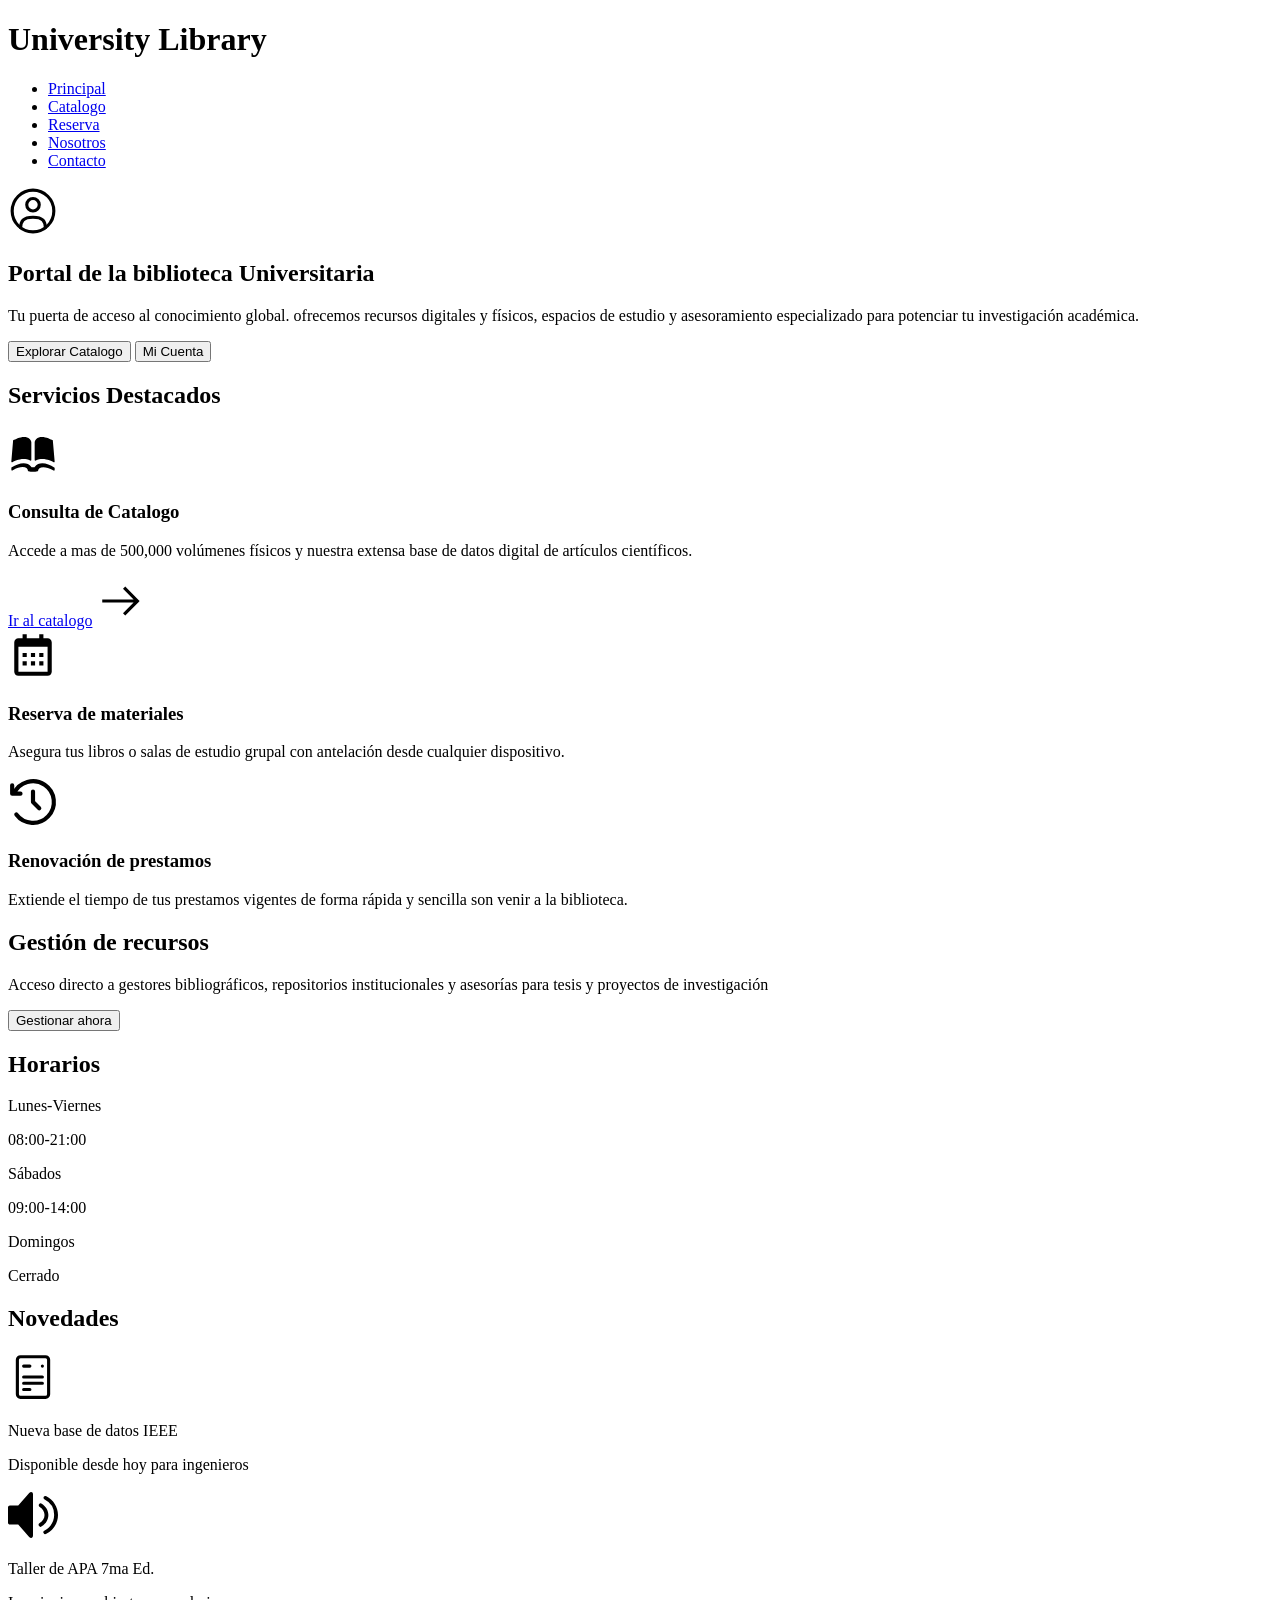
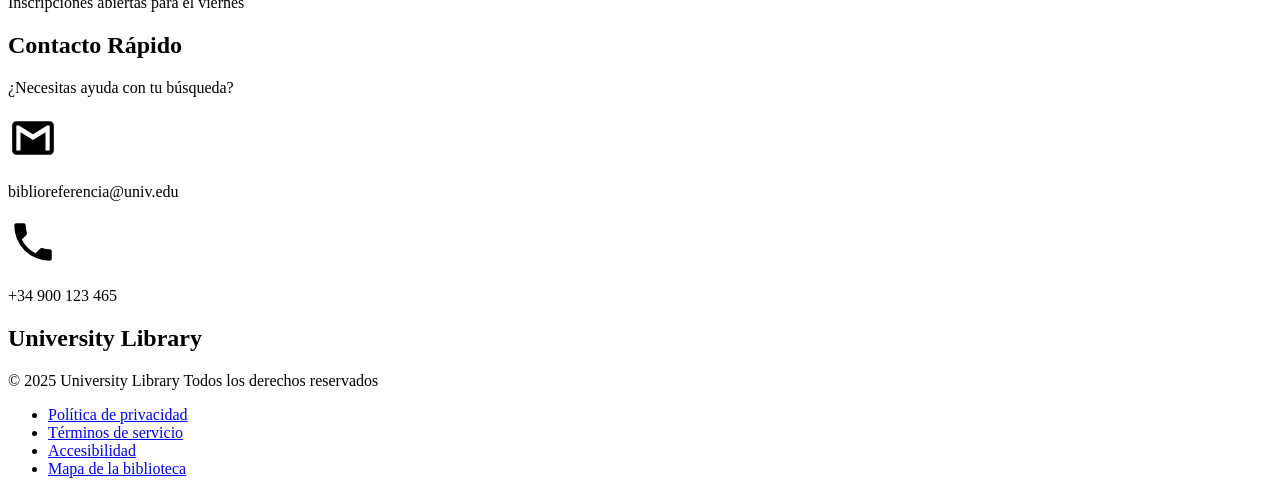
==== index.html @ 0eb57100 "catalogo_y_reserva_completo" ====
<!doctype html>
<html lang="es">
  <head>
    <meta charset="UTF-8" />
    <meta name="viewport" content="width=device-width, initial-scale=1.0" />

    <title>Home</title>
  </head>
  <body>
    <header>
      <h1>University Library</h1>
      <nav>
        <ul>
          <li>
            <a href="./index.html" target="_blank">Principal</a>
          </li>
          <li>
            <a href="./catalogo.html" target="_blank">Catalogo</a>
          </li>
          <li><a href="./reserva.html" target="_blank">Reserva</a></li>
          <li><a href="./nosotros.html" target="_blank">Nosotros</a></li>
          <li>
            <a href="./contacto.html" target="_blank">Contacto</a>
          </li>
        </ul>
      </nav>
      <svg
        xmlns="http://www.w3.org/2000/svg"
        width="50"
        height="50"
        viewBox="0 0 24 24"
      >
        <g fill="none" stroke="#000" stroke-width="1.5">
          <circle cx="12" cy="9" r="3" />
          <circle cx="12" cy="12" r="10" />
          <path
            stroke-linecap="round"
            d="M17.97 20c-.16-2.892-1.045-5-5.97-5s-5.81 2.108-5.97 5"
          />
        </g>
      </svg>
    </header>
    <main>
      <!--Hero-->
      <section>
        <div class="">
          <h2>Portal de la biblioteca Universitaria</h2>
          <p>
            Tu puerta de acceso al conocimiento global. ofrecemos recursos
            digitales y físicos, espacios de estudio y asesoramiento
            especializado para potenciar tu investigación académica.
          </p>
          <div class="">
            <button>Explorar Catalogo</button>
            <button>Mi Cuenta</button>
          </div>
        </div>
      </section>
      <!--Servicios destacados-->
      <section>
        <h2>Servicios Destacados</h2>
        <section>
          <!--Carta de consulta-->
          <div class="">
            <svg
              xmlns="http://www.w3.org/2000/svg"
              width="50"
              height="50"
              viewBox="0 0 15 15"
            >
              <path
                fill="#000"
                d="M1.082 9.939C.987 9.867 1 9.748 1 9.748L1.526 3.5s.008-.069.039-.104c.019-.022.043-.054.09-.073C2.182 3.107 5.053 1.552 6.5 3c.24.278.5.688.5 1v5.288s.006.112-.095.18a.25.25 0 0 1-.242.003c-2.226-1.114-4.711.154-5.338.487a.22.22 0 0 1-.243-.02m12.593.019c-.627-.333-3.112-1.6-5.338-.487a.25.25 0 0 1-.242-.003C7.994 9.4 8 9.288 8 9.288V4c0-.312.26-.722.5-1c1.446-1.448 4.3.107 4.827.323c.046.019.07.051.09.073c.03.035.039.104.039.104l.543 6.248s.014.119-.08.19a.22.22 0 0 1-.244.02m-4.81 2.728a.24.24 0 0 0 .118-.077a.2.2 0 0 0 .042-.109c.05-.938 1.624-1.812 4.648-.03c.077.044.166.04.242-.015c.086-.063.085-.17.085-.17v-.553s0-.077-.027-.119a.23.23 0 0 0-.093-.085c-2.025-1.315-4.586-1.898-5.885-.16a.2.2 0 0 1-.073.09c-.057.045-.126.042-.126.042h-.585s-.07.003-.126-.041a.2.2 0 0 1-.073-.09c-1.3-1.739-3.86-1.184-5.885.131a.23.23 0 0 0-.093.086c-.027.042-.027.118-.027.118v.554s-.001.107.085.17a.22.22 0 0 0 .243.015c3.023-1.782 4.598-.88 4.647.057a.2.2 0 0 0 .043.109a.24.24 0 0 0 .118.077c.721.18 1.768.25 2.722 0"
              />
            </svg>
            <div class="">
              <h3>Consulta de Catalogo</h3>
              <p>
                Accede a mas de 500,000 volúmenes físicos y nuestra extensa base
                de datos digital de artículos científicos.
              </p>
            </div>
            <span>
              <a href="./catalogo.html">Ir al catalogo</a>
              <svg
                xmlns="http://www.w3.org/2000/svg"
                width="50"
                height="50"
                viewBox="0 0 32 32"
              >
                <path
                  fill="#000"
                  d="m18.72 6.78l-1.44 1.44L24.063 15H4v2h20.063l-6.782 6.78l1.44 1.44l8.5-8.5l.686-.72l-.687-.72z"
                />
              </svg>
            </span>
          </div>
          <!--Carta de reserva-->
          <div class="">
            <svg
              xmlns="http://www.w3.org/2000/svg"
              width="50"
              height="50"
              viewBox="0 0 24 24"
            >
              <path
                fill="#000"
                d="M7 11h2v2H7zm0 4h2v2H7zm4-4h2v2h-2zm0 4h2v2h-2zm4-4h2v2h-2zm0 4h2v2h-2z"
              />
              <path
                fill="#000"
                d="M5 22h14c1.103 0 2-.897 2-2V6c0-1.103-.897-2-2-2h-2V2h-2v2H9V2H7v2H5c-1.103 0-2 .897-2 2v14c0 1.103.897 2 2 2M19 8l.001 12H5V8z"
              />
            </svg>
            <div class="">
              <h3>Reserva de materiales</h3>
              <p>
                Asegura tus libros o salas de estudio grupal con antelación
                desde cualquier dispositivo.
              </p>
            </div>
          </div>
          <!--Carta de renovación-->
          <div class="">
            <svg
              xmlns="http://www.w3.org/2000/svg"
              width="50"
              height="50"
              viewBox="0 0 24 24"
            >
              <path
                fill="none"
                stroke="#000"
                stroke-linecap="round"
                stroke-linejoin="round"
                stroke-width="2"
                d="M4 18A10 10 0 1 0 2.9 7.9M2 4v4h4m6-1v5l3 3"
              />
            </svg>
            <div class="">
              <h3>Renovación de prestamos</h3>
              <p>
                Extiende el tiempo de tus prestamos vigentes de forma rápida y
                sencilla son venir a la biblioteca.
              </p>
            </div>
          </div>
        </section>
      </section>
      <!--Gestión recursos-->
      <section>
        <div class="">
          <div class="">
            <h2>Gestión de recursos</h2>
            <p>
              Acceso directo a gestores bibliográficos, repositorios
              institucionales y asesorías para tesis y proyectos de
              investigación
            </p>
          </div>
          <button>Gestionar ahora</button>
        </div>
        <div class="">
          <article>
            <h2>Horarios</h2>
            <div class="">
              <span
                ><p>Lunes-Viernes</p>
                <p>08:00-21:00</p></span
              >
              <span
                ><p>Sábados</p>
                <p>09:00-14:00</p></span
              >
              <span
                ><p>Domingos</p>
                <p>Cerrado</p></span
              >
            </div>
          </article>
          <article>
            <h2>Novedades</h2>
            <div class="">
              <span>
                <svg
                  xmlns="http://www.w3.org/2000/svg"
                  width="50"
                  height="50"
                  viewBox="0 0 32 32"
                >
                  <g fill="none" stroke="#000">
                    <path
                      stroke-linecap="round"
                      stroke-linejoin="round"
                      stroke-width="2"
                      d="M10 9h4m-4 7h12m-12 4h12m-12 4h4m-6 5h16a2 2 0 0 0 2-2V5a2 2 0 0 0-2-2H8a2 2 0 0 0-2 2v22a2 2 0 0 0 2 2"
                    />
                    <circle cx="22" cy="9" r=".5" fill="#000" />
                  </g>
                </svg>
                <span>
                  <p>Nueva base de datos IEEE</p>
                  <p>Disponible desde hoy para ingenieros</p>
                </span>
              </span>
              <span>
                <svg
                  xmlns="http://www.w3.org/2000/svg"
                  width="50"
                  height="50"
                  viewBox="0 0 26 26"
                >
                  <path
                    fill="#000"
                    d="M12.031 1.063c-.321.001-.676.145-1 .468L5.312 8H1c-.551 0-1 .449-1 1v8c0 .551.449 1 1 1h4.313L11 24.438c1 1 2 .488 2-.875V2.28c0-.791-.433-1.222-.969-1.219zm7.25 2a1 1 0 0 0-.218 1.906A8.96 8.96 0 0 1 24 13c0 3.524-2 6.55-4.938 8.031a1 1 0 1 0 .875 1.782C23.53 21 26 17.288 26 13s-2.471-8-6.063-9.813a1 1 0 0 0-.562-.124a1 1 0 0 0-.094 0m-2.375 3.874a1 1 0 0 0-.406 1.875C18.043 9.771 19 11.29 19 13c0 1.722-.972 3.261-2.531 4.219a1 1 0 1 0 1.062 1.687C19.601 17.636 21 15.476 21 13c0-2.461-1.387-4.633-3.438-5.906A1 1 0 0 0 17 6.937a1 1 0 0 0-.094 0"
                  />
                </svg>
                <span>
                  <p>Taller de APA 7ma Ed.</p>
                  <p>Inscripciones abiertas para el viernes</p>
                </span>
              </span>
            </div>
          </article>
          <article>
            <h2>Contacto Rápido</h2>
            <p>¿Necesitas ayuda con tu búsqueda?</p>
            <div class="">
              <span>
                <svg
                  xmlns="http://www.w3.org/2000/svg"
                  width="50"
                  height="50"
                  viewBox="0 0 24 24"
                >
                  <path
                    fill="#000"
                    d="M20 18h-2V9.25L12 13L6 9.25V18H4V6h1.2l6.8 4.25L18.8 6H20m0-2H4c-1.11 0-2 .89-2 2v12a2 2 0 0 0 2 2h16a2 2 0 0 0 2-2V6a2 2 0 0 0-2-2"
                  />
                </svg>
                <p>biblioreferencia@univ.edu</p>
              </span>
              <span>
                <svg
                  xmlns="http://www.w3.org/2000/svg"
                  width="50"
                  height="50"
                  viewBox="0 0 24 24"
                >
                  <path
                    fill="#000"
                    d="M6.62 10.79c1.44 2.83 3.76 5.15 6.59 6.59l2.2-2.2c.28-.28.67-.36 1.02-.25c1.12.37 2.32.57 3.57.57a1 1 0 0 1 1 1V20a1 1 0 0 1-1 1A17 17 0 0 1 3 4a1 1 0 0 1 1-1h3.5a1 1 0 0 1 1 1c0 1.25.2 2.45.57 3.57c.11.35.03.74-.25 1.02z"
                  />
                </svg>
                <p>+34 900 123 465</p>
              </span>
            </div>
          </article>
        </div>
      </section>
    </main>
    <footer>
      <div class="">
        <h2>University Library</h2>
        <p>&copy; 2025 University Library Todos los derechos reservados</p>
      </div>
      <ul>
        <li>
          <a href="#">Política de privacidad</a>
        </li>
        <li>
          <a href="#">Términos de servicio</a>
        </li>
        <li>
          <a href="#">Accesibilidad</a>
        </li>
        <li>
          <a href="#">Mapa de la biblioteca</a>
        </li>
      </ul>
    </footer>
  </body>
</html>
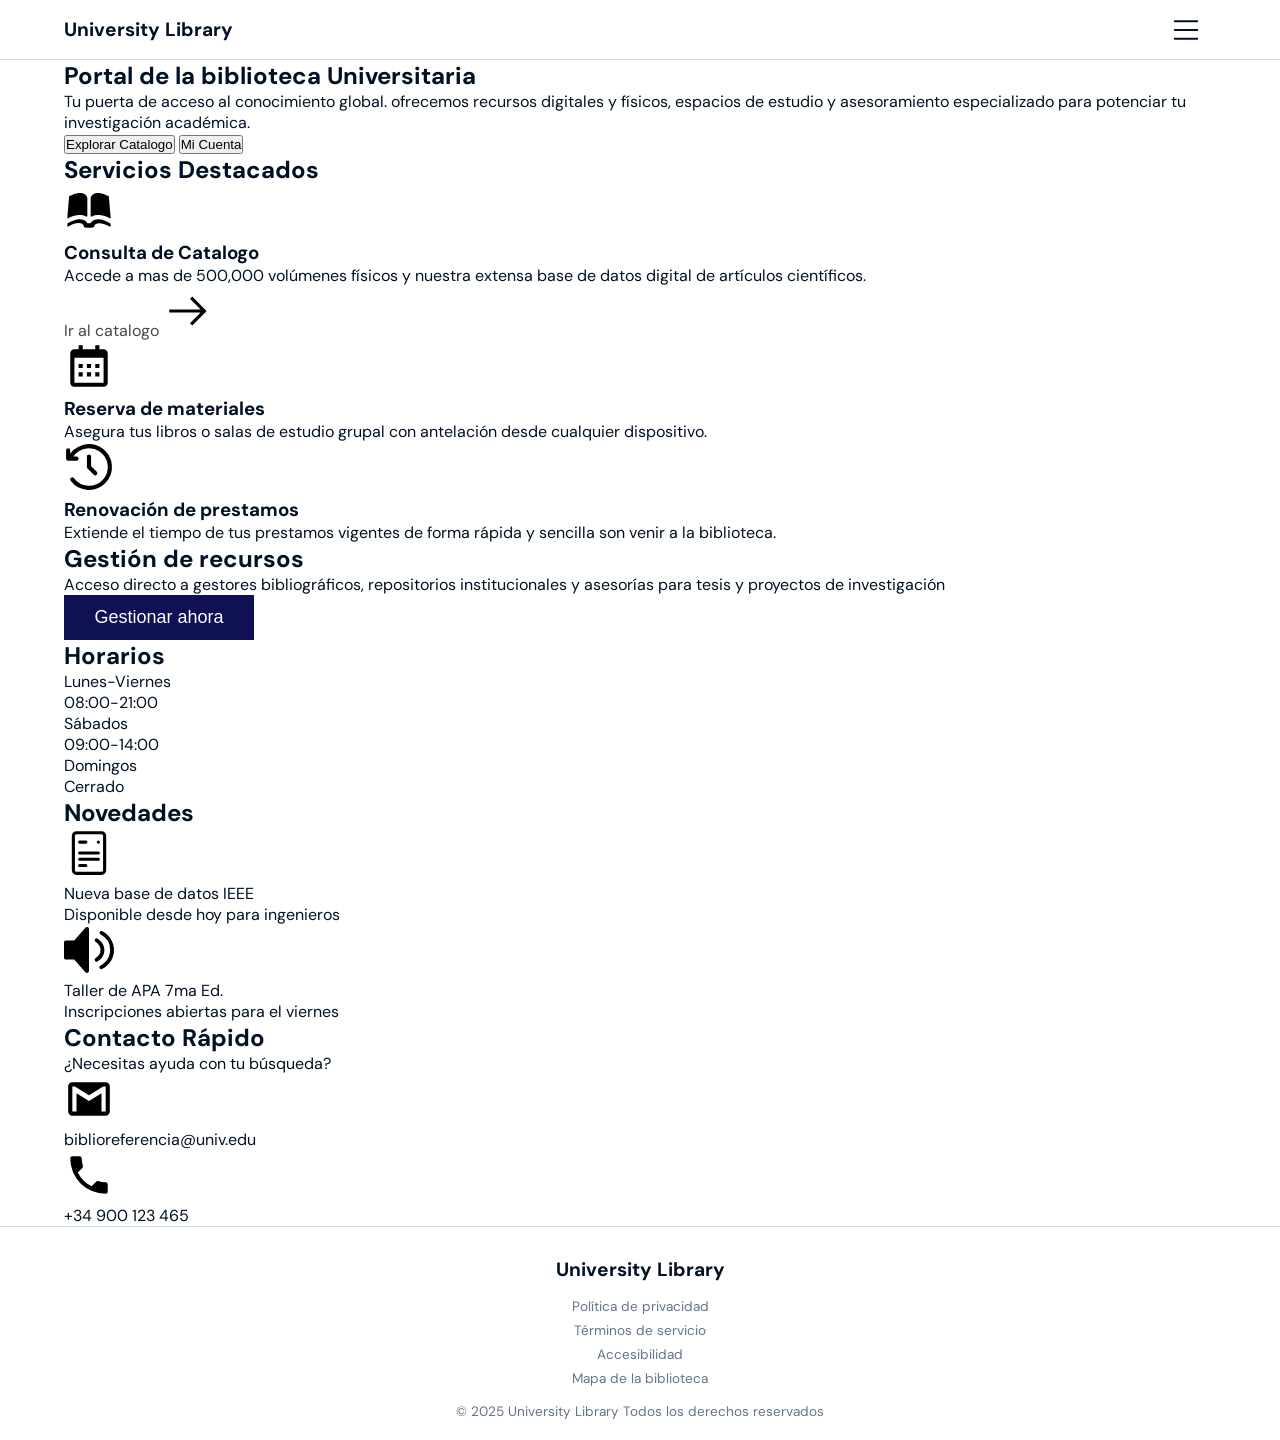
==== commit f4453deb: "estilos base aplicados" ====
--- a/index.html
+++ b/index.html
@@ -3,44 +3,57 @@
   <head>
     <meta charset="UTF-8" />
     <meta name="viewport" content="width=device-width, initial-scale=1.0" />
-
+    <link rel="stylesheet" href="./styles/base.css" />
+    <link rel="stylesheet" href="./styles/layout.css" />
+    <link rel="stylesheet" href="./styles/components.css" />
+    <link rel="stylesheet" href="./styles/pages.css" />
+    <link rel="stylesheet" href="./styles/responsive.css" />
     <title>Home</title>
   </head>
   <body>
-    <header>
-      <h1>University Library</h1>
-      <nav>
-        <ul>
-          <li>
-            <a href="./index.html" target="_blank">Principal</a>
-          </li>
-          <li>
-            <a href="./catalogo.html" target="_blank">Catalogo</a>
-          </li>
-          <li><a href="./reserva.html" target="_blank">Reserva</a></li>
-          <li><a href="./nosotros.html" target="_blank">Nosotros</a></li>
-          <li>
-            <a href="./contacto.html" target="_blank">Contacto</a>
-          </li>
-        </ul>
-      </nav>
-      <svg
-        xmlns="http://www.w3.org/2000/svg"
-        width="50"
-        height="50"
-        viewBox="0 0 24 24"
-      >
-        <g fill="none" stroke="#000" stroke-width="1.5">
-          <circle cx="12" cy="9" r="3" />
-          <circle cx="12" cy="12" r="10" />
-          <path
-            stroke-linecap="round"
-            d="M17.97 20c-.16-2.892-1.045-5-5.97-5s-5.81 2.108-5.97 5"
-          />
-        </g>
-      </svg>
+    <header class="header">
+      <div class="header__container container">
+        <h1 class="header__logo">University Library</h1>
+        <div class="header__menuIcon"></div>
+        <nav class="header__nav">
+          <ul class="header__navList">
+            <h2 class="header__logo">University Library</h2>
+            <li class="header__navLi">
+              <a href="./index.html" class="header__navLink">Principal</a>
+            </li>
+            <li class="header__navLi">
+              <a href="./catalogo.html" class="header__navLink">Catalogo</a>
+            </li>
+            <li class="header__navLi">
+              <a href="./reserva.html" class="header__navLink">Reserva</a>
+            </li>
+            <li class="header__navLi">
+              <a href="./nosotros.html" class="header__navLink">Nosotros</a>
+            </li>
+            <li>
+              <a href="./contacto.html" class="header__navLink">Contacto</a>
+            </li>
+          </ul>
+        </nav>
+        <svg
+          xmlns="http://www.w3.org/2000/svg"
+          width="30"
+          height="30"
+          viewBox="0 0 24 24"
+          class="header__userIcon"
+        >
+          <g fill="none" stroke="#001125" stroke-width="1.5">
+            <circle cx="12" cy="9" r="3" />
+            <circle cx="12" cy="12" r="10" />
+            <path
+              stroke-linecap="round"
+              d="M17.97 20c-.16-2.892-1.045-5-5.97-5s-5.81 2.108-5.97 5"
+            />
+          </g>
+        </svg>
+      </div>
     </header>
-    <main>
+    <main class="container">
       <!--Hero-->
       <section>
         <div class="">
@@ -158,30 +171,30 @@
               investigación
             </p>
           </div>
-          <button>Gestionar ahora</button>
+          <button class="btn__blue">Gestionar ahora</button>
         </div>
         <div class="">
           <article>
             <h2>Horarios</h2>
             <div class="">
-              <span
-                ><p>Lunes-Viernes</p>
-                <p>08:00-21:00</p></span
-              >
-              <span
-                ><p>Sábados</p>
-                <p>09:00-14:00</p></span
-              >
-              <span
-                ><p>Domingos</p>
-                <p>Cerrado</p></span
-              >
+              <div>
+                <p>Lunes-Viernes</p>
+                <p>08:00-21:00</p>
+              </div>
+              <div>
+                <p>Sábados</p>
+                <p>09:00-14:00</p>
+              </div>
+              <div>
+                <p>Domingos</p>
+                <p>Cerrado</p>
+              </div>
             </div>
           </article>
           <article>
             <h2>Novedades</h2>
             <div class="">
-              <span>
+              <div>
                 <svg
                   xmlns="http://www.w3.org/2000/svg"
                   width="50"
@@ -198,12 +211,12 @@
                     <circle cx="22" cy="9" r=".5" fill="#000" />
                   </g>
                 </svg>
-                <span>
+                <div>
                   <p>Nueva base de datos IEEE</p>
                   <p>Disponible desde hoy para ingenieros</p>
-                </span>
-              </span>
-              <span>
+                </div>
+              </div>
+              <div>
                 <svg
                   xmlns="http://www.w3.org/2000/svg"
                   width="50"
@@ -215,18 +228,18 @@
                     d="M12.031 1.063c-.321.001-.676.145-1 .468L5.312 8H1c-.551 0-1 .449-1 1v8c0 .551.449 1 1 1h4.313L11 24.438c1 1 2 .488 2-.875V2.28c0-.791-.433-1.222-.969-1.219zm7.25 2a1 1 0 0 0-.218 1.906A8.96 8.96 0 0 1 24 13c0 3.524-2 6.55-4.938 8.031a1 1 0 1 0 .875 1.782C23.53 21 26 17.288 26 13s-2.471-8-6.063-9.813a1 1 0 0 0-.562-.124a1 1 0 0 0-.094 0m-2.375 3.874a1 1 0 0 0-.406 1.875C18.043 9.771 19 11.29 19 13c0 1.722-.972 3.261-2.531 4.219a1 1 0 1 0 1.062 1.687C19.601 17.636 21 15.476 21 13c0-2.461-1.387-4.633-3.438-5.906A1 1 0 0 0 17 6.937a1 1 0 0 0-.094 0"
                   />
                 </svg>
-                <span>
+                <div>
                   <p>Taller de APA 7ma Ed.</p>
                   <p>Inscripciones abiertas para el viernes</p>
-                </span>
-              </span>
+                </div>
+              </div>
             </div>
           </article>
           <article>
             <h2>Contacto Rápido</h2>
             <p>¿Necesitas ayuda con tu búsqueda?</p>
             <div class="">
-              <span>
+              <div>
                 <svg
                   xmlns="http://www.w3.org/2000/svg"
                   width="50"
@@ -239,8 +252,8 @@
                   />
                 </svg>
                 <p>biblioreferencia@univ.edu</p>
-              </span>
-              <span>
+              </div>
+              <div>
                 <svg
                   xmlns="http://www.w3.org/2000/svg"
                   width="50"
@@ -253,31 +266,32 @@
                   />
                 </svg>
                 <p>+34 900 123 465</p>
-              </span>
+              </div>
             </div>
           </article>
         </div>
       </section>
     </main>
-    <footer>
-      <div class="">
-        <h2>University Library</h2>
+    <footer class="footer">
+      <div class="footer__container container">
+        <h2 class="footer__logo">University Library</h2>
+        <ul class="footer__list">
+          <li class="footer__li">
+            <a href="#" class="footer__link">Política de privacidad</a>
+          </li>
+          <li class="footer__li">
+            <a href="#" class="footer__link">Términos de servicio</a>
+          </li>
+          <li class="footer__li">
+            <a href="#" class="footer__link">Accesibilidad</a>
+          </li>
+          <li class="footer__li">
+            <a href="#" class="footer__link">Mapa de la biblioteca</a>
+          </li>
+        </ul>
         <p>&copy; 2025 University Library Todos los derechos reservados</p>
       </div>
-      <ul>
-        <li>
-          <a href="#">Política de privacidad</a>
-        </li>
-        <li>
-          <a href="#">Términos de servicio</a>
-        </li>
-        <li>
-          <a href="#">Accesibilidad</a>
-        </li>
-        <li>
-          <a href="#">Mapa de la biblioteca</a>
-        </li>
-      </ul>
     </footer>
   </body>
+  <script src="./js/main.js"></script>
 </html>
--- a/styles/base.css
+++ b/styles/base.css
@@ -0,0 +1,33 @@
+@import url("https://fonts.googleapis.com/css2?family=DM+Sans:ital,opsz,wght@0,9..40,100..1000;1,9..40,100..1000&display=swap");
+
+@import "./utils.css";
+
+* {
+  padding: 0;
+  margin: 0;
+  box-sizing: border-box;
+}
+
+.overflow {
+  overflow-x: hidden;
+}
+
+body {
+  font-family: "DM Sans", sans-serif;
+  color: var(--c-primary);
+}
+
+.container {
+  width: 90%;
+  max-width: 1270px;
+  margin: 0 auto;
+}
+
+ul {
+  list-style: none;
+}
+
+a {
+  text-decoration: none;
+  color: var(--c-secondary);
+}
--- a/styles/layout.css
+++ b/styles/layout.css
@@ -0,0 +1,98 @@
+@import "./utils.css";
+
+:root {
+  --menu-bar: url("../Images/Icons/bar.svg");
+  --menu-close: url("../Images/Icons/close.svg");
+}
+
+/*Header Styles*/
+.header {
+  height: 60px;
+  border-bottom: 1px solid var(--c-tertiary-light);
+}
+.header__container {
+  display: grid;
+  grid-template-columns: 1fr 60px;
+  align-items: center;
+  height: 100%;
+}
+.header__logo {
+  font-size: 1.2rem;
+}
+.header__nav {
+  position: absolute;
+  top: 0;
+  left: -100%;
+  right: 0;
+  bottom: 0;
+  display: grid;
+  align-items: center;
+  justify-items: center;
+  width: 100%;
+  padding: 20px;
+  background-color: var(--c-neutral);
+  transition: left 0.3s ease-in-out;
+}
+.header__navList {
+  display: flex;
+  flex-direction: column;
+  align-items: center;
+  gap: 1rem;
+}
+.header__navList h2 {
+  padding-bottom: 14px;
+}
+.header__userIcon {
+  display: none;
+  justify-self: center;
+  width: 32px;
+  cursor: pointer;
+}
+.header__menuIcon {
+  position: relative;
+  z-index: 60;
+  align-self: center;
+  justify-self: center;
+  width: 30px;
+  height: 30px;
+  background-image: var(--menu-bar);
+  background-position: center;
+  background-size: cover;
+  transition: background 0.3s ease-in-out;
+}
+.header__menuIcon--close {
+  background-image: var(--menu-close);
+}
+.header__nav--active {
+  left: 0;
+}
+/*--------------------------------------------------------------*/
+
+/*Footer Styles*/
+.footer {
+  padding-top: 30px;
+  padding-bottom: 20px;
+  border-top: 1px solid var(--c-tertiary-light);
+}
+.footer__container {
+  display: grid;
+  justify-items: center;
+  gap: 1rem;
+  font-size: 0.85rem;
+  color: var(--c-tertiary);
+  text-align: center;
+}
+
+.footer__logo {
+  font-size: 1.2rem;
+  color: var(--c-primary);
+}
+
+.footer__list {
+  display: flex;
+  flex-direction: column;
+  gap: 7px;
+}
+.footer__link {
+  color: var(--c-tertiary);
+}
--- a/styles/components.css
+++ b/styles/components.css
@@ -0,0 +1,8 @@
+.btn__blue {
+  width: 190px;
+  height: 45px;
+  font-size: 18px;
+  color: white;
+  background-color: rgb(16, 16, 85);
+  border: none;
+}
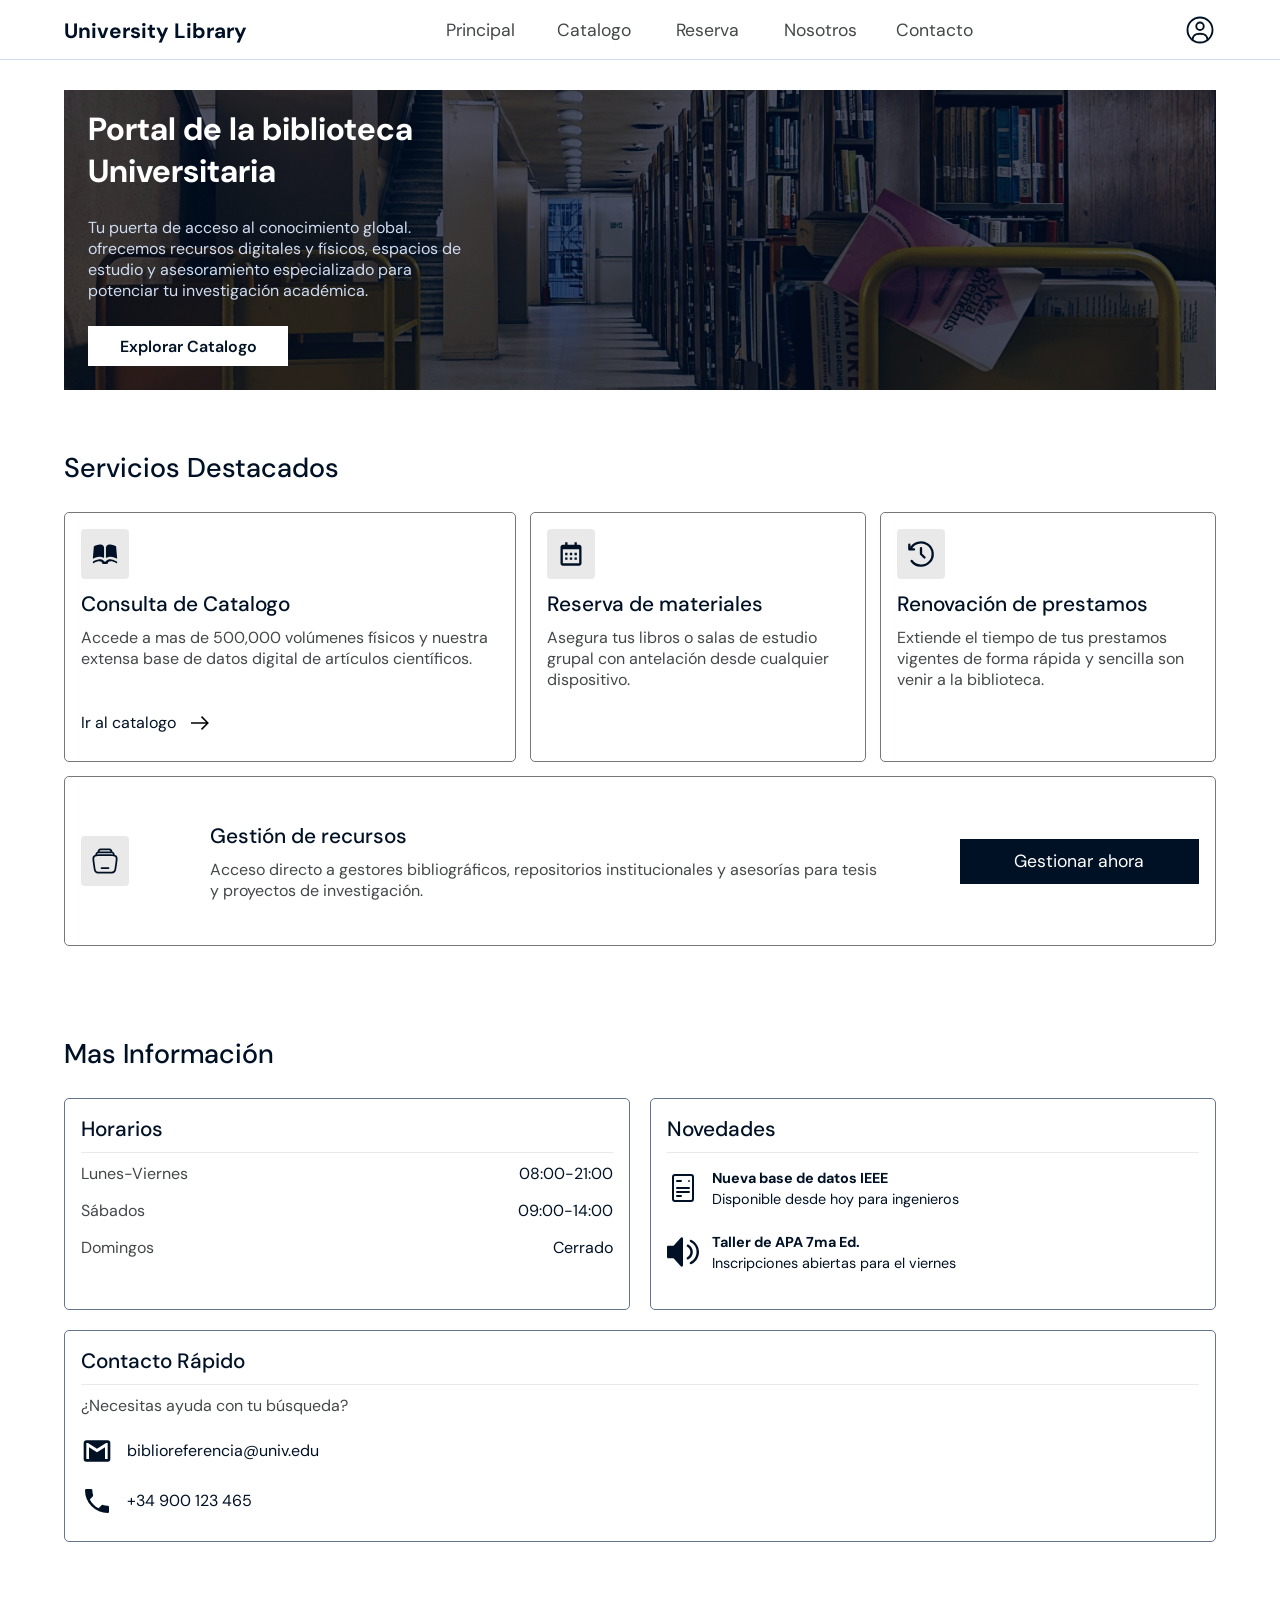
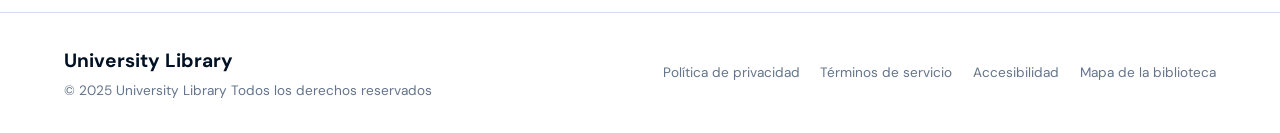
==== commit 0725c0f9: "estilos de paginas in-re-ca aplicados" ====
--- a/index.html
+++ b/index.html
@@ -6,15 +6,33 @@
     <link rel="stylesheet" href="./styles/base.css" />
     <link rel="stylesheet" href="./styles/layout.css" />
     <link rel="stylesheet" href="./styles/components.css" />
-    <link rel="stylesheet" href="./styles/pages.css" />
-    <link rel="stylesheet" href="./styles/responsive.css" />
+    <link rel="stylesheet" href="./styles/pages/index.css" />
+    <link rel="stylesheet" href="./styles/responsive/r-index.css" />
     <title>Home</title>
   </head>
   <body>
     <header class="header">
       <div class="header__container container">
         <h1 class="header__logo">University Library</h1>
-        <div class="header__menuIcon"></div>
+        <div class="header__contIcons">
+          <div class="header__menuIcon"></div>
+          <svg
+            xmlns="http://www.w3.org/2000/svg"
+            width="30"
+            height="30"
+            viewBox="0 0 24 24"
+            class="header__userIcon"
+          >
+            <g fill="none" stroke="#001125" stroke-width="1.5">
+              <circle cx="12" cy="9" r="3" />
+              <circle cx="12" cy="12" r="10" />
+              <path
+                stroke-linecap="round"
+                d="M17.97 20c-.16-2.892-1.045-5-5.97-5s-5.81 2.108-5.97 5"
+              />
+            </g>
+          </svg>
+        </div>
         <nav class="header__nav">
           <ul class="header__navList">
             <h2 class="header__logo">University Library</h2>
@@ -30,76 +48,61 @@
             <li class="header__navLi">
               <a href="./nosotros.html" class="header__navLink">Nosotros</a>
             </li>
-            <li>
+            <li class="header__navLi">
               <a href="./contacto.html" class="header__navLink">Contacto</a>
             </li>
           </ul>
         </nav>
-        <svg
-          xmlns="http://www.w3.org/2000/svg"
-          width="30"
-          height="30"
-          viewBox="0 0 24 24"
-          class="header__userIcon"
-        >
-          <g fill="none" stroke="#001125" stroke-width="1.5">
-            <circle cx="12" cy="9" r="3" />
-            <circle cx="12" cy="12" r="10" />
-            <path
-              stroke-linecap="round"
-              d="M17.97 20c-.16-2.892-1.045-5-5.97-5s-5.81 2.108-5.97 5"
-            />
-          </g>
-        </svg>
       </div>
     </header>
     <main class="container">
       <!--Hero-->
-      <section>
-        <div class="">
-          <h2>Portal de la biblioteca Universitaria</h2>
-          <p>
+      <section class="hero">
+        <div class="hero__texts">
+          <h2 class="hero__title">Portal de la biblioteca Universitaria</h2>
+          <p class="hero__description">
             Tu puerta de acceso al conocimiento global. ofrecemos recursos
             digitales y físicos, espacios de estudio y asesoramiento
             especializado para potenciar tu investigación académica.
           </p>
-          <div class="">
-            <button>Explorar Catalogo</button>
-            <button>Mi Cuenta</button>
-          </div>
+          <button class="btn__blue hero__btn">Explorar Catalogo</button>
         </div>
       </section>
       <!--Servicios destacados-->
-      <section>
-        <h2>Servicios Destacados</h2>
-        <section>
+      <section class="services">
+        <h2 class="services__title">Servicios Destacados</h2>
+        <section class="services__contCards">
           <!--Carta de consulta-->
-          <div class="">
+          <div class="services__card">
             <svg
               xmlns="http://www.w3.org/2000/svg"
               width="50"
               height="50"
               viewBox="0 0 15 15"
+              class="services__iconCard"
             >
               <path
-                fill="#000"
+                fill="#001125"
                 d="M1.082 9.939C.987 9.867 1 9.748 1 9.748L1.526 3.5s.008-.069.039-.104c.019-.022.043-.054.09-.073C2.182 3.107 5.053 1.552 6.5 3c.24.278.5.688.5 1v5.288s.006.112-.095.18a.25.25 0 0 1-.242.003c-2.226-1.114-4.711.154-5.338.487a.22.22 0 0 1-.243-.02m12.593.019c-.627-.333-3.112-1.6-5.338-.487a.25.25 0 0 1-.242-.003C7.994 9.4 8 9.288 8 9.288V4c0-.312.26-.722.5-1c1.446-1.448 4.3.107 4.827.323c.046.019.07.051.09.073c.03.035.039.104.039.104l.543 6.248s.014.119-.08.19a.22.22 0 0 1-.244.02m-4.81 2.728a.24.24 0 0 0 .118-.077a.2.2 0 0 0 .042-.109c.05-.938 1.624-1.812 4.648-.03c.077.044.166.04.242-.015c.086-.063.085-.17.085-.17v-.553s0-.077-.027-.119a.23.23 0 0 0-.093-.085c-2.025-1.315-4.586-1.898-5.885-.16a.2.2 0 0 1-.073.09c-.057.045-.126.042-.126.042h-.585s-.07.003-.126-.041a.2.2 0 0 1-.073-.09c-1.3-1.739-3.86-1.184-5.885.131a.23.23 0 0 0-.093.086c-.027.042-.027.118-.027.118v.554s-.001.107.085.17a.22.22 0 0 0 .243.015c3.023-1.782 4.598-.88 4.647.057a.2.2 0 0 0 .043.109a.24.24 0 0 0 .118.077c.721.18 1.768.25 2.722 0"
               />
             </svg>
-            <div class="">
-              <h3>Consulta de Catalogo</h3>
-              <p>
+            <div class="services__textsCard">
+              <h3 class="services__titleCard">Consulta de Catalogo</h3>
+              <p class="services__textCard">
                 Accede a mas de 500,000 volúmenes físicos y nuestra extensa base
                 de datos digital de artículos científicos.
               </p>
             </div>
-            <span>
-              <a href="./catalogo.html">Ir al catalogo</a>
+            <span class="services__contLinksCard">
+              <a href="./catalogo.html" class="services__linkCard"
+                >Ir al catalogo</a
+              >
               <svg
                 xmlns="http://www.w3.org/2000/svg"
                 width="50"
                 height="50"
                 viewBox="0 0 32 32"
+                class="services__iconLinkCard"
               >
                 <path
                   fill="#000"
@@ -109,159 +112,184 @@
             </span>
           </div>
           <!--Carta de reserva-->
-          <div class="">
+          <div class="services__card">
             <svg
               xmlns="http://www.w3.org/2000/svg"
               width="50"
               height="50"
               viewBox="0 0 24 24"
+              class="services__iconCard"
             >
               <path
-                fill="#000"
+                fill="#001125"
                 d="M7 11h2v2H7zm0 4h2v2H7zm4-4h2v2h-2zm0 4h2v2h-2zm4-4h2v2h-2zm0 4h2v2h-2z"
               />
               <path
-                fill="#000"
+                fill="#001125"
                 d="M5 22h14c1.103 0 2-.897 2-2V6c0-1.103-.897-2-2-2h-2V2h-2v2H9V2H7v2H5c-1.103 0-2 .897-2 2v14c0 1.103.897 2 2 2M19 8l.001 12H5V8z"
               />
             </svg>
-            <div class="">
-              <h3>Reserva de materiales</h3>
-              <p>
+            <div class="services__textsCard">
+              <h3 class="services__titleCard">Reserva de materiales</h3>
+              <p class="services__textCard">
                 Asegura tus libros o salas de estudio grupal con antelación
                 desde cualquier dispositivo.
               </p>
             </div>
           </div>
           <!--Carta de renovación-->
-          <div class="">
+          <div class="services__card">
             <svg
               xmlns="http://www.w3.org/2000/svg"
               width="50"
               height="50"
               viewBox="0 0 24 24"
+              class="services__iconCard"
             >
               <path
                 fill="none"
-                stroke="#000"
+                stroke="#001125"
                 stroke-linecap="round"
                 stroke-linejoin="round"
                 stroke-width="2"
                 d="M4 18A10 10 0 1 0 2.9 7.9M2 4v4h4m6-1v5l3 3"
               />
             </svg>
-            <div class="">
-              <h3>Renovación de prestamos</h3>
-              <p>
+            <div class="services__textsCard">
+              <h3 class="services__titleCard">Renovación de prestamos</h3>
+              <p class="services__textCard">
                 Extiende el tiempo de tus prestamos vigentes de forma rápida y
                 sencilla son venir a la biblioteca.
               </p>
             </div>
+          </div>
+          <div class="services__card">
+            <svg
+              xmlns="http://www.w3.org/2000/svg"
+              width="50"
+              height="50"
+              viewBox="0 0 24 24"
+              class="services__iconCard"
+            >
+              <g fill="#001125" fill-rule="evenodd" clip-rule="evenodd">
+                <path
+                  d="M8.25 18a.75.75 0 0 1 .75-.75h6a.75.75 0 0 1 0 1.5H9a.75.75 0 0 1-.75-.75"
+                />
+                <path
+                  d="M8.7 1.25h6.6c.22 0 .389 0 .536.016A2.75 2.75 0 0 1 18.29 3.87a2.89 2.89 0 0 1 2.054 2.721c.601.18 1.12.465 1.544.923c.652.705.854 1.572.862 2.586c.007.975-.166 2.207-.382 3.736l-.44 3.114c-.168 1.196-.305 2.168-.518 2.929c-.223.797-.552 1.452-1.16 1.956c-.604.5-1.32.715-2.166.817c-.819.098-1.849.098-3.13.098H9.046c-1.282 0-2.312 0-3.13-.098c-.847-.102-1.563-.317-2.167-.817c-.608-.504-.937-1.16-1.16-1.956c-.213-.761-.35-1.733-.519-2.93l-.439-3.113c-.215-1.53-.39-2.761-.382-3.736c.008-1.014.21-1.881.862-2.586c.424-.458.942-.742 1.543-.923a2.89 2.89 0 0 1 2.055-2.72a2.75 2.75 0 0 1 2.454-2.605c.147-.016.316-.016.535-.016m-3.51 5.078c.926-.078 2.06-.078 3.427-.078h6.768c1.366 0 2.5 0 3.427.078a1.38 1.38 0 0 0-1.35-1.078H6.539c-.669 0-1.212.47-1.349 1.078m10.487-3.57c.55.058.985.468 1.092.992H7.232a1.25 1.25 0 0 1 1.092-.993c.056-.006.136-.007.417-.007h6.518c.28 0 .36.001.417.007M3.213 8.532c.303-.327.758-.544 1.643-.662c.901-.12 2.108-.121 3.816-.121h6.656c1.708 0 2.915.002 3.816.121c.885.118 1.34.335 1.643.662c.296.32.457.755.463 1.579c.006.85-.15 1.97-.376 3.576l-.423 3c-.178 1.261-.302 2.133-.485 2.787c-.177.63-.384.965-.673 1.204c-.293.244-.687.4-1.388.484c-.719.086-1.658.087-3 .087h-5.81c-1.342 0-2.281-.001-3-.087c-.7-.085-1.095-.24-1.388-.483c-.289-.24-.496-.576-.673-1.205c-.183-.654-.307-1.526-.485-2.787l-.423-3c-.226-1.605-.382-2.726-.376-3.576c.006-.824.167-1.26.463-1.579"
+                />
+              </g>
+            </svg>
+            <div class="services__textsCard services__textCardLastChild">
+              <h3 class="services__titleCard">Gestión de recursos</h3>
+              <p class="services__textCard">
+                Acceso directo a gestores bibliográficos, repositorios
+                institucionales y asesorías para tesis y proyectos de
+                investigación.
+              </p>
+            </div>
+            <button class="btn__blue services__btnCard">Gestionar ahora</button>
           </div>
         </section>
       </section>
       <!--Gestión recursos-->
-      <section>
-        <div class="">
-          <div class="">
-            <h2>Gestión de recursos</h2>
-            <p>
-              Acceso directo a gestores bibliográficos, repositorios
-              institucionales y asesorías para tesis y proyectos de
-              investigación
-            </p>
-          </div>
-          <button class="btn__blue">Gestionar ahora</button>
-        </div>
-        <div class="">
-          <article>
-            <h2>Horarios</h2>
-            <div class="">
-              <div>
-                <p>Lunes-Viernes</p>
+      <section class="manage">
+        <h2 class="manage__title">Mas Información</h2>
+        <div class="manage__contCards">
+          <article class="manage__card">
+            <h2 class="manage__cardTitle">Horarios</h2>
+            <div class="manage__cardSchedules">
+              <div class="manage__cardSchedulesCont">
+                <p class="manage__cardSchedulesDay">Lunes-Viernes</p>
                 <p>08:00-21:00</p>
               </div>
-              <div>
-                <p>Sábados</p>
+              <div class="manage__cardSchedulesCont">
+                <p class="manage__cardSchedulesDay">Sábados</p>
                 <p>09:00-14:00</p>
               </div>
-              <div>
-                <p>Domingos</p>
+              <div class="manage__cardSchedulesCont">
+                <p class="manage__cardSchedulesDay">Domingos</p>
                 <p>Cerrado</p>
               </div>
             </div>
           </article>
-          <article>
-            <h2>Novedades</h2>
-            <div class="">
-              <div>
+          <article class="manage__card">
+            <h2 class="manage__cardTitle">Novedades</h2>
+            <div class="manage__cardFeatures">
+              <div class="manage__cardFeatureCont">
                 <svg
                   xmlns="http://www.w3.org/2000/svg"
                   width="50"
                   height="50"
                   viewBox="0 0 32 32"
+                  class="manage__cardFeatureIcon"
                 >
-                  <g fill="none" stroke="#000">
+                  <g fill="none" stroke="#001125">
                     <path
                       stroke-linecap="round"
                       stroke-linejoin="round"
                       stroke-width="2"
                       d="M10 9h4m-4 7h12m-12 4h12m-12 4h4m-6 5h16a2 2 0 0 0 2-2V5a2 2 0 0 0-2-2H8a2 2 0 0 0-2 2v22a2 2 0 0 0 2 2"
                     />
-                    <circle cx="22" cy="9" r=".5" fill="#000" />
+                    <circle cx="22" cy="9" r=".5" fill="#001125" />
                   </g>
                 </svg>
-                <div>
-                  <p>Nueva base de datos IEEE</p>
+                <div class="manage__cardFeatureTexts">
+                  <p class="manage__cardFeatureText">
+                    Nueva base de datos IEEE
+                  </p>
                   <p>Disponible desde hoy para ingenieros</p>
                 </div>
               </div>
-              <div>
+              <div class="manage__cardFeatureCont">
                 <svg
                   xmlns="http://www.w3.org/2000/svg"
                   width="50"
                   height="50"
                   viewBox="0 0 26 26"
+                  class="manage__cardFeatureIcon"
                 >
                   <path
-                    fill="#000"
+                    fill="#001125"
                     d="M12.031 1.063c-.321.001-.676.145-1 .468L5.312 8H1c-.551 0-1 .449-1 1v8c0 .551.449 1 1 1h4.313L11 24.438c1 1 2 .488 2-.875V2.28c0-.791-.433-1.222-.969-1.219zm7.25 2a1 1 0 0 0-.218 1.906A8.96 8.96 0 0 1 24 13c0 3.524-2 6.55-4.938 8.031a1 1 0 1 0 .875 1.782C23.53 21 26 17.288 26 13s-2.471-8-6.063-9.813a1 1 0 0 0-.562-.124a1 1 0 0 0-.094 0m-2.375 3.874a1 1 0 0 0-.406 1.875C18.043 9.771 19 11.29 19 13c0 1.722-.972 3.261-2.531 4.219a1 1 0 1 0 1.062 1.687C19.601 17.636 21 15.476 21 13c0-2.461-1.387-4.633-3.438-5.906A1 1 0 0 0 17 6.937a1 1 0 0 0-.094 0"
                   />
                 </svg>
-                <div>
-                  <p>Taller de APA 7ma Ed.</p>
+                <div class="manage__cardFeatureTexts">
+                  <p class="manage__cardFeatureText">Taller de APA 7ma Ed.</p>
                   <p>Inscripciones abiertas para el viernes</p>
                 </div>
               </div>
             </div>
           </article>
-          <article>
-            <h2>Contacto Rápido</h2>
-            <p>¿Necesitas ayuda con tu búsqueda?</p>
-            <div class="">
-              <div>
+          <article class="manage__card manage_contactCard">
+            <h2 class="manage__cardTitle">Contacto Rápido</h2>
+            <p class="manage__cardText">¿Necesitas ayuda con tu búsqueda?</p>
+            <div class="manage__cardContacts">
+              <div class="manage__cardContactCont">
                 <svg
                   xmlns="http://www.w3.org/2000/svg"
                   width="50"
                   height="50"
                   viewBox="0 0 24 24"
+                  class="manage__cardContactsIcon"
                 >
                   <path
-                    fill="#000"
+                    fill="#001125"
                     d="M20 18h-2V9.25L12 13L6 9.25V18H4V6h1.2l6.8 4.25L18.8 6H20m0-2H4c-1.11 0-2 .89-2 2v12a2 2 0 0 0 2 2h16a2 2 0 0 0 2-2V6a2 2 0 0 0-2-2"
                   />
                 </svg>
                 <p>biblioreferencia@univ.edu</p>
               </div>
-              <div>
+              <div class="manage__cardContactCont">
                 <svg
                   xmlns="http://www.w3.org/2000/svg"
                   width="50"
                   height="50"
                   viewBox="0 0 24 24"
+                  class="manage__cardContactsIcon"
                 >
                   <path
-                    fill="#000"
+                    fill="#001125"
                     d="M6.62 10.79c1.44 2.83 3.76 5.15 6.59 6.59l2.2-2.2c.28-.28.67-.36 1.02-.25c1.12.37 2.32.57 3.57.57a1 1 0 0 1 1 1V20a1 1 0 0 1-1 1A17 17 0 0 1 3 4a1 1 0 0 1 1-1h3.5a1 1 0 0 1 1 1c0 1.25.2 2.45.57 3.57c.11.35.03.74-.25 1.02z"
                   />
                 </svg>
@@ -289,7 +317,9 @@
             <a href="#" class="footer__link">Mapa de la biblioteca</a>
           </li>
         </ul>
-        <p>&copy; 2025 University Library Todos los derechos reservados</p>
+        <p class="footer__copy">
+          &copy; 2025 University Library Todos los derechos reservados
+        </p>
       </div>
     </footer>
   </body>
--- a/styles/layout.css
+++ b/styles/layout.css
@@ -12,38 +12,21 @@
 }
 .header__container {
   display: grid;
-  grid-template-columns: 1fr 60px;
+  grid-template-columns: 1fr 80px;
   align-items: center;
   height: 100%;
 }
 .header__logo {
+  width: fit-content;
   font-size: 1.2rem;
 }
-.header__nav {
-  position: absolute;
-  top: 0;
-  left: -100%;
-  right: 0;
-  bottom: 0;
-  display: grid;
-  align-items: center;
-  justify-items: center;
-  width: 100%;
-  padding: 20px;
-  background-color: var(--c-neutral);
-  transition: left 0.3s ease-in-out;
-}
-.header__navList {
+.header__contIcons {
   display: flex;
-  flex-direction: column;
-  align-items: center;
-  gap: 1rem;
-}
-.header__navList h2 {
-  padding-bottom: 14px;
+  align-items: center;
+  justify-content: space-between;
+  height: 100%;
 }
 .header__userIcon {
-  display: none;
   justify-self: center;
   width: 32px;
   cursor: pointer;
@@ -63,6 +46,36 @@
 .header__menuIcon--close {
   background-image: var(--menu-close);
 }
+.header__nav {
+  position: absolute;
+  z-index: 50;
+  top: 0;
+  left: -100%;
+  right: 0;
+  bottom: 0;
+  height: 100dvh;
+  display: grid;
+  align-items: center;
+  justify-items: center;
+  width: 100%;
+  padding: 20px;
+  background-color: var(--c-neutral);
+  transition: left 0.3s ease-in-out;
+}
+.header__navList {
+  display: flex;
+  flex-direction: column;
+  align-items: center;
+  gap: 1rem;
+}
+.header__navList h2 {
+  padding-bottom: 15px;
+}
+.header__navLink {
+  font-size: 1.1rem;
+  transition: all 0.3s ease-in-out;
+}
+
 .header__nav--active {
   left: 0;
 }
@@ -70,8 +83,7 @@
 
 /*Footer Styles*/
 .footer {
-  padding-top: 30px;
-  padding-bottom: 20px;
+  padding-block: 30px;
   border-top: 1px solid var(--c-tertiary-light);
 }
 .footer__container {
@@ -96,3 +108,132 @@
 .footer__link {
   color: var(--c-tertiary);
 }
+
+@media (min-width: 767px) {
+  /*Header Styles*/
+  .header__container {
+    grid-template-columns: 1fr 100px;
+  }
+  .header__logo {
+    font-size: 1.3rem;
+  }
+
+  /*Footer Styles*/
+  .footer__container {
+    grid-template-columns: 380px 1fr;
+    grid-template-rows: 40px 25px;
+    justify-items: start;
+    align-items: center;
+    justify-content: space-between;
+    gap: 0;
+    column-gap: 1.2rem;
+  }
+  .footer__list {
+    grid-column: 2/3;
+    grid-row: 1/3;
+    display: flex;
+    flex-direction: row;
+    justify-content: end;
+    flex-wrap: wrap;
+    gap: 14px;
+    height: 50px;
+    width: 100%;
+  }
+  .footer__link {
+    transition: color 0.3s ease-in-out;
+    &:hover {
+      color: var(--c-primary);
+    }
+  }
+}
+
+@media (min-width: 810px) {
+  /*Header Styles*/
+  .header__container {
+    grid-template-columns: 185px 1fr 50px;
+    grid-template-rows: 60px;
+  }
+  .header__contIcons {
+    grid-column: 3/4;
+    justify-content: end;
+  }
+  .header__menuIcon {
+    display: none;
+  }
+  .header__nav {
+    grid-column: 2/3;
+    grid-row: 1/2;
+    position: unset;
+    z-index: 50;
+    inset: unset;
+    display: flex;
+    justify-content: center;
+    height: 100%;
+    width: 100%;
+    padding: 0px;
+    background-color: transparent;
+    transition: left 0.3s ease-in-out;
+  }
+  .header__navList {
+    display: flex;
+    flex-direction: row;
+    align-items: center;
+    gap: 1.2rem;
+  }
+  .header__navList h2 {
+    display: none;
+    padding-bottom: 0px;
+  }
+}
+
+@media (min-width: 930px) {
+  /*Footer Styles*/
+  .header__navList {
+    gap: 1.9rem;
+  }
+  /*Footer Styles*/
+  .footer__container {
+    grid-template-rows: 35px 25px;
+  }
+  .footer__list {
+    align-items: center;
+    height: 30px;
+  }
+}
+
+@media (min-width: 1100px) {
+  /*Heder Styles*/
+  .header__navLi {
+    position: relative;
+    display: flex;
+    justify-content: center;
+    width: 83px;
+    padding-inline: 4px;
+    &:hover > .header__navLink {
+      font-weight: 600;
+      color: var(--c-primary);
+    }
+  }
+  .header__navLi::after {
+    position: absolute;
+    left: 0;
+    bottom: -7px;
+    content: "";
+    display: block;
+    height: 4px;
+    width: 0%;
+    background-color: var(--c-primary);
+    border-radius: 1px;
+    transition: width 0.3s ease-in-out;
+  }
+  .header__navLi:hover::after {
+    width: 100%;
+  }
+  /*Footer Styles*/
+  .footer__container {
+    grid-template-columns: 380px 570px;
+  }
+  .footer__list {
+    gap: 1.3rem;
+  }
+}
--- a/styles/components.css
+++ b/styles/components.css
@@ -1,8 +1,15 @@
+@import "./utils.css";
+
 .btn__blue {
-  width: 190px;
-  height: 45px;
-  font-size: 18px;
+  width: 100%;
+  height: 40px;
+  font-size: 1.1rem;
+  font-family: "DM Sans", sans-serif;
   color: white;
-  background-color: rgb(16, 16, 85);
+  background-color: var(--c-primary);
   border: none;
+  transition: cursor 0.3s ease-in-out;
+  &:hover {
+    cursor: pointer;
+  }
 }
--- a/styles/pages/index.css
+++ b/styles/pages/index.css
@@ -0,0 +1,160 @@
+@import "./utils.css";
+
+.hero {
+  background-image:
+    linear-gradient(0deg, rgba(1, 10, 34, 0.7), rgba(2, 10, 34, 0.7)),
+    url("../../Images/img_pages/img-heroIndex.jpg");
+  background-position: center;
+  background-size: cover;
+  background-repeat: no-repeat;
+  padding: 18px 24px;
+  margin-top: 30px;
+  margin-bottom: 60px;
+}
+.hero__texts {
+  display: grid;
+  gap: 1.2rem;
+}
+.hero__title {
+  font-size: 2rem;
+  color: var(--c-neutral);
+}
+.hero__description {
+  color: var(--c-tertiary-light);
+}
+.hero__btn {
+  font-size: 1rem;
+  font-weight: 600;
+  color: var(--c-primary);
+  background-color: var(--c-neutral);
+}
+
+/*Services Styles*/
+.services__title {
+  font-size: 1.7rem;
+  font-weight: 500;
+  margin-bottom: 1.7rem;
+}
+.services__contCards {
+  display: grid;
+  grid-template-rows: repeat(4, 240px);
+  gap: 1rem;
+}
+.services__card {
+  position: relative;
+  display: grid;
+  grid-template-rows: 50px 80px 45px;
+  align-content: space-between;
+  padding: 1rem;
+  border: 1px solid var(--c-secondary-light);
+  border-radius: 5px;
+}
+.services__textCardLastChild {
+  grid-row: 2/3;
+}
+
+.services__textsCard {
+  display: flex;
+  flex-direction: column;
+  gap: 10px;
+}
+.services__iconCard {
+  width: 3rem;
+  padding: 0 10px;
+  background-color: var(--c-secondary-extra-light);
+  border-radius: 4px;
+}
+.services__titleCard {
+  font-size: 1.3rem;
+  font-weight: 500;
+}
+.services__textCard {
+  color: var(--c-secondary);
+}
+.services__contLinksCard {
+  display: flex;
+  align-items: center;
+  gap: 12px;
+}
+.services__linkCard {
+  color: var(--c-primary);
+}
+.services__iconLinkCard {
+  width: 24px;
+}
+.services__btnCard {
+  grid-row: 3/4;
+  height: 100%;
+}
+
+/*Manage Styles*/
+.manage {
+  margin-top: 90px;
+  margin-bottom: 70px;
+}
+.manage__title {
+  font-size: 1.7rem;
+  font-weight: 500;
+  margin-bottom: 1.7rem;
+}
+.manage__contCards {
+  display: grid;
+  gap: 1.1rem;
+}
+.manage__card {
+  display: grid;
+  gap: 10px;
+  padding: 1rem;
+  border: 1px solid var(--c-tertiary);
+  border-radius: 5px;
+}
+.manage__cardTitle {
+  font-size: 1.3rem;
+  font-weight: 500;
+  padding-bottom: 10px;
+  border-bottom: 1px solid var(--c-secondary-extra-light);
+}
+.manage__cardSchedules {
+  display: grid;
+  gap: 10px;
+}
+.manage__cardSchedulesCont {
+  display: flex;
+  justify-content: space-between;
+}
+.manage__cardSchedulesDay {
+  color: var(--c-secondary);
+}
+/*Card two*/
+.manage__cardFeatures {
+  display: grid;
+  gap: 14px;
+}
+.manage__cardFeatureCont {
+  display: flex;
+  align-items: center;
+  gap: 13px;
+}
+.manage__cardFeatureIcon {
+  width: 2rem;
+}
+.manage__cardFeatureTexts {
+  display: grid;
+  gap: 3px;
+  font-size: 0.9rem;
+}
+.manage__cardFeatureText {
+  font-weight: 700;
+}
+/*Card Three*/
+.manage__cardText {
+  color: var(--c-secondary);
+}
+.manage__cardContactCont {
+  display: flex;
+  align-items: center;
+  gap: 14px;
+}
+.manage__cardContactsIcon {
+  width: 2rem;
+}
--- a/styles/responsive/r-index.css
+++ b/styles/responsive/r-index.css
@@ -0,0 +1,102 @@
+@import "./utils.css";
+/*
+    Va a ejecutarse cuando el tamaño de la pantalla del navegador sea
+    mayor al tamaño que yo le indique. 
+*/
+
+@media (min-width: 767px) {
+  .hero {
+    height: 280px;
+  }
+  .hero__texts {
+    height: 100%;
+  }
+  .hero__title {
+    max-width: 400px;
+  }
+  .hero__description {
+    max-width: 390px;
+  }
+  .hero__btn {
+    width: 200px;
+  }
+  /*Services Styles*/
+  .services__contCards {
+    grid-template-columns: 1fr 1fr;
+    grid-template-rows: 260px 260px;
+  }
+  .services__card {
+    grid-template-rows: 50px 100px 45px;
+    align-content: space-between;
+  }
+
+  /*Manage Styles*/
+  .manage__contCards {
+    grid-template-columns: 1fr 1fr;
+    grid-template-rows: 212px 212px;
+    gap: 1rem;
+  }
+  .manage__card {
+    display: flex;
+    flex-direction: column;
+    gap: 10px;
+  }
+  /*Card One*/
+  .manage__cardSchedules {
+    gap: 1rem;
+  }
+  /*Card Three*/
+  .manage_contactCard {
+    grid-column: 1/3;
+  }
+}
+
+@media (min-width: 960px) {
+  .hero {
+    height: 300px;
+  }
+  /*Services Styles*/
+  .services__contCards {
+    gap: 1.2rem;
+  }
+  /*Manage Styles*/
+  .manage__contCards {
+    gap: 1.2rem;
+  }
+}
+
+@media (min-width: 1200px) {
+  /*Services Styles*/
+  .services__contCards {
+    grid-template-columns: repeat(10, 1fr);
+    grid-template-rows: 250px 170px;
+    gap: 14px;
+  }
+  .services__card:nth-child(1) {
+    grid-column: 1/5;
+  }
+  .services__card:nth-child(2) {
+    grid-column: 5/8;
+  }
+  .services__card:nth-child(3) {
+    grid-column: 8/11;
+  }
+  .services__card:nth-child(4) {
+    align-content: center;
+    justify-content: space-between;
+    align-items: center;
+    grid-row: 2/3;
+    grid-column: 1/11;
+    grid-template-columns: 50px 670px 239px;
+    grid-template-rows: 100px;
+  }
+  .services__textCardLastChild {
+    grid-column: 2/3;
+    grid-row: 1/1;
+  }
+  .services__btnCard {
+    grid-column: 3/4;
+    grid-row: 1/1;
+    height: 45px;
+  }
+}
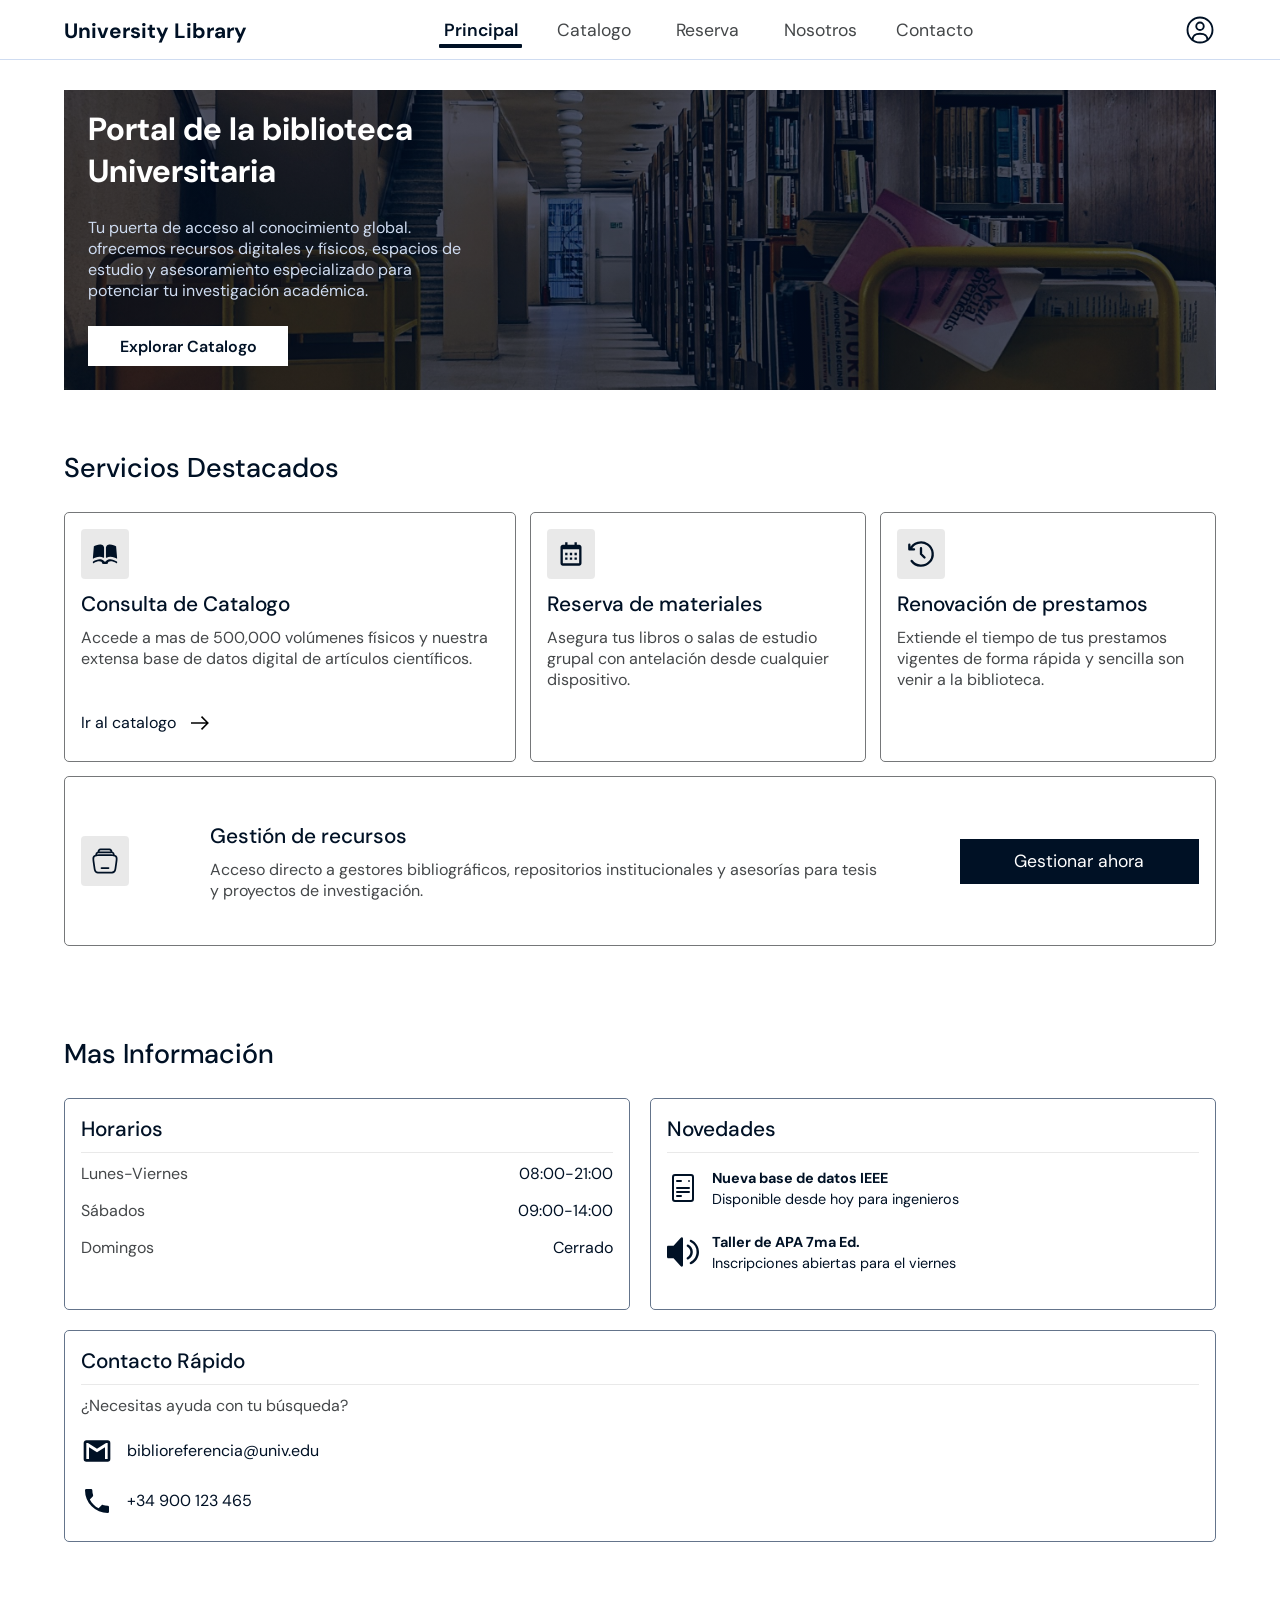
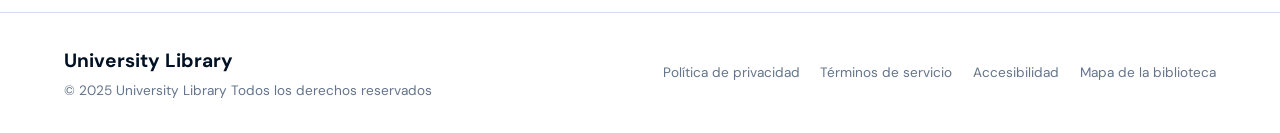
==== commit 92ec5152: "funcionalidades con javascript aplicadas" ====
--- a/index.html
+++ b/index.html
@@ -323,5 +323,5 @@
       </div>
     </footer>
   </body>
-  <script src="./js/main.js"></script>
+  <script src="./js/controller/header.js"></script>
 </html>
--- a/styles/layout.css
+++ b/styles/layout.css
@@ -71,6 +71,29 @@
 .header__navList h2 {
   padding-bottom: 15px;
 }
+.header__navLi::after {
+  position: absolute;
+  left: 0;
+  bottom: -7px;
+  content: "";
+  display: block;
+  height: 4px;
+  width: 0%;
+  background-color: var(--c-primary);
+  border-radius: 1px;
+  transition: width 0.3s ease-in-out;
+}
+.header__navLi:hover::after {
+  width: 100%;
+}
+.header__navLi--active::after {
+  width: 100%;
+}
+.header__navLi--active .header__navLink {
+  font-weight: 600;
+  color: var(--c-primary);
+  pointer-events: none;
+}
 .header__navLink {
   font-size: 1.1rem;
   transition: all 0.3s ease-in-out;
@@ -214,21 +237,7 @@
       color: var(--c-primary);
     }
   }
-  .header__navLi::after {
-    position: absolute;
-    left: 0;
-    bottom: -7px;
-    content: "";
-    display: block;
-    height: 4px;
-    width: 0%;
-    background-color: var(--c-primary);
-    border-radius: 1px;
-    transition: width 0.3s ease-in-out;
-  }
-  .header__navLi:hover::after {
-    width: 100%;
-  }
+
   /*Footer Styles*/
   .footer__container {
     grid-template-columns: 380px 570px;
